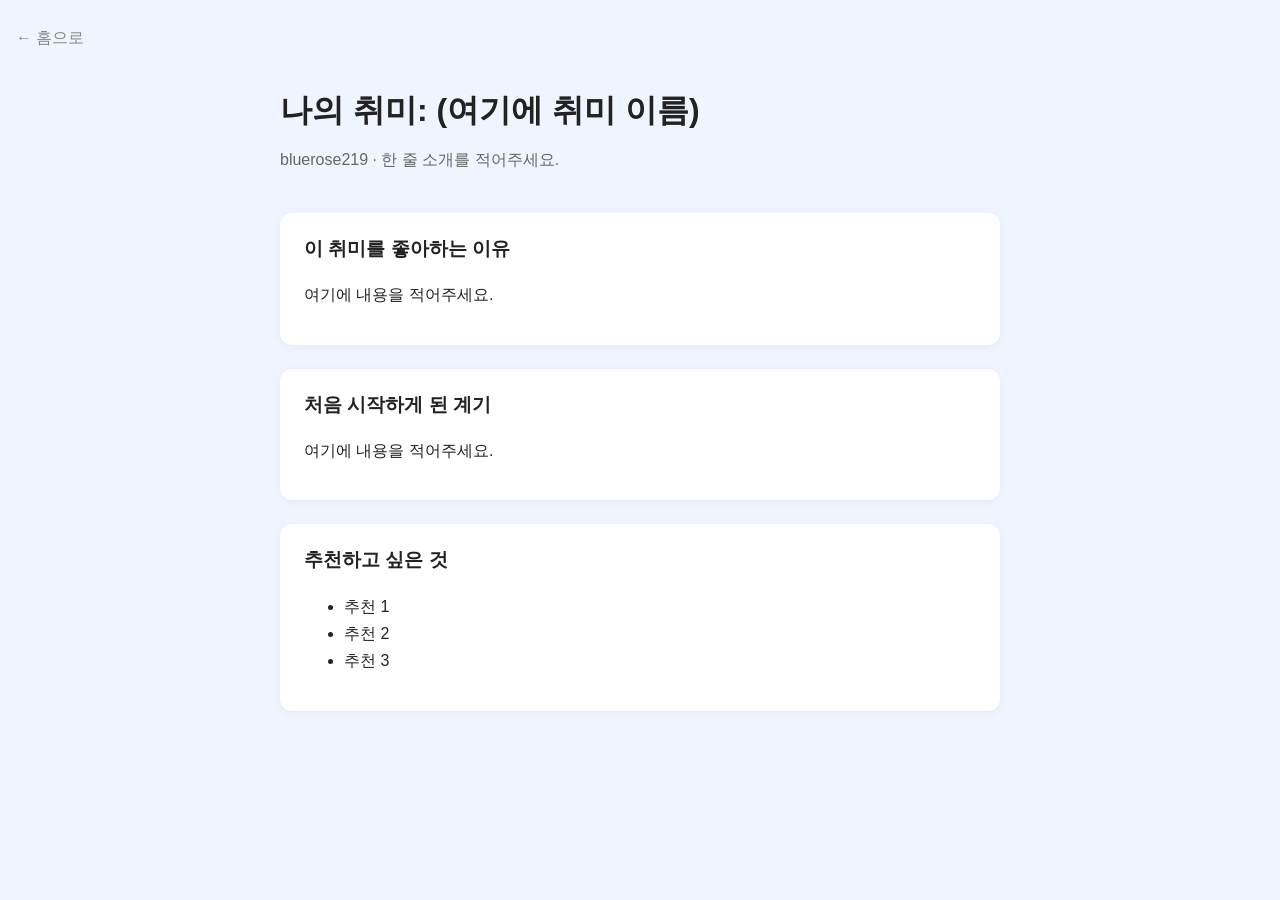
==== members/bluerose219/index.html @ 4634f252 "취미 모음 사이트 기본 구조 추가 홈 페이지와 팀원별 서브 페이지(maylilymooon, bluerose219) 템플릿, 작업 규칙 README 추가  Co-Authored-By" ====
<!doctype html>
<html lang="ko">
<head>
  <meta charset="utf-8">
  <meta name="viewport" content="width=device-width, initial-scale=1">
  <title>bluerose219의 취미</title>
  <!-- 이 폴더의 style.css만 수정하면 다른 팀원 페이지에 영향이 없습니다 -->
  <link rel="stylesheet" href="style.css">
</head>
<body>
  <a class="back" href="../../index.html">← 홈으로</a>

  <header>
    <h1>나의 취미: (여기에 취미 이름)</h1>
    <p class="intro">bluerose219 · 한 줄 소개를 적어주세요.</p>
  </header>

  <main>
    <section>
      <h2>이 취미를 좋아하는 이유</h2>
      <p>여기에 내용을 적어주세요.</p>
    </section>

    <section>
      <h2>처음 시작하게 된 계기</h2>
      <p>여기에 내용을 적어주세요.</p>
    </section>

    <section>
      <h2>추천하고 싶은 것</h2>
      <ul>
        <li>추천 1</li>
        <li>추천 2</li>
        <li>추천 3</li>
      </ul>
    </section>

    <!-- 사진을 넣으려면 이 폴더에 이미지를 넣고 아래 주석을 풀어주세요 -->
    <!-- <img src="photo.jpg" alt="취미 사진"> -->
  </main>
</body>
</html>
---- members/bluerose219/style.css ----
/* bluerose219 페이지 전용 스타일 — 자유롭게 꾸며주세요 */
body {
  margin: 0;
  padding: 24px 16px 64px;
  font-family: "Pretendard", "Apple SD Gothic Neo", "Malgun Gothic", sans-serif;
  background: #f0f4ff;
  color: #222;
  line-height: 1.7;
}

.back {
  color: #888;
  text-decoration: none;
}

header, main {
  max-width: 720px;
  margin: 0 auto;
}

header { padding: 32px 0 16px; }
h1 { margin: 0 0 8px; }
.intro { margin: 0; color: #666; }

section {
  margin-top: 24px;
  padding: 20px 24px;
  border-radius: 12px;
  background: #fff;
  box-shadow: 0 2px 8px rgba(0, 0, 0, 0.05);
}

section h2 { margin-top: 0; font-size: 1.2rem; }

img {
  max-width: 100%;
  margin-top: 24px;
  border-radius: 12px;
}
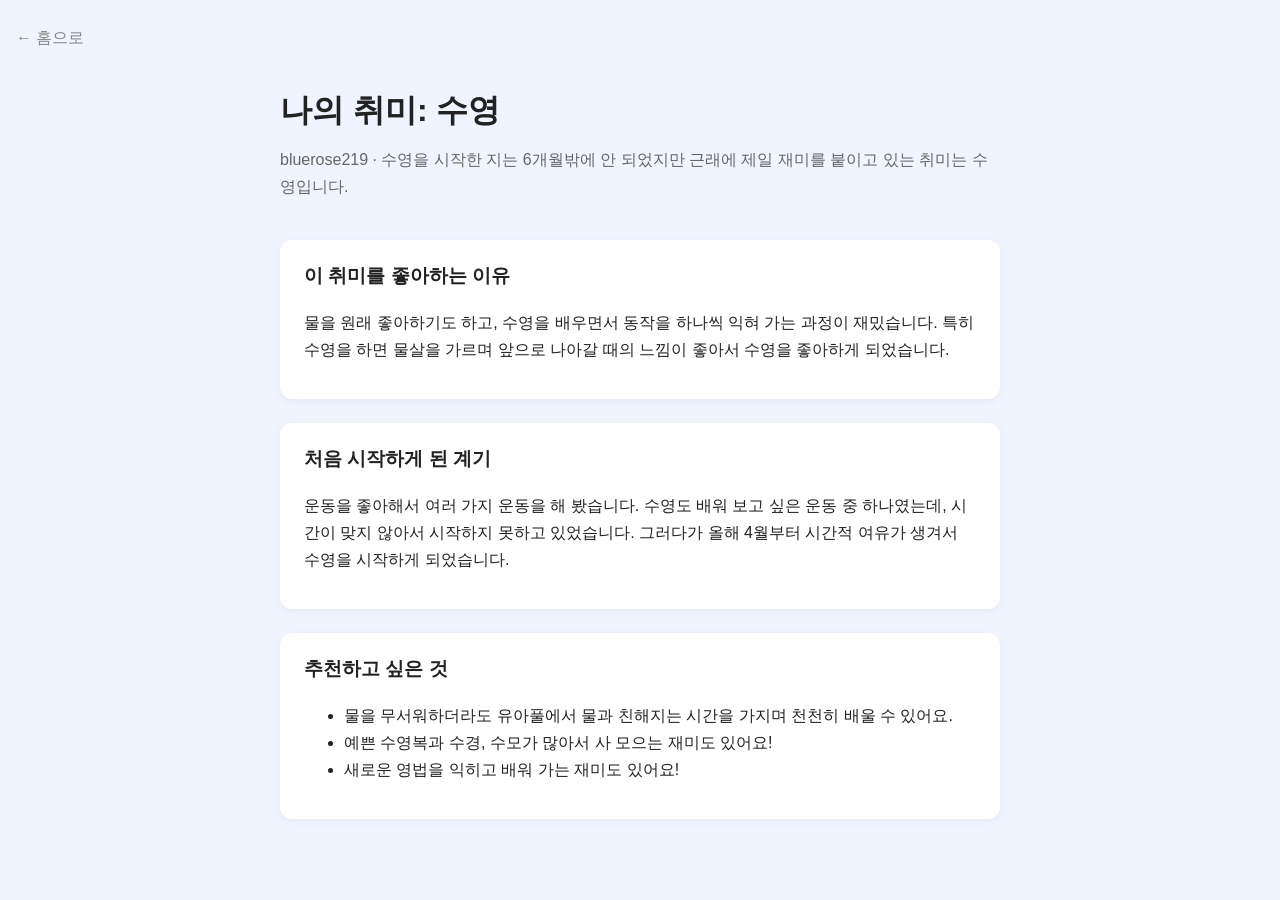
==== commit 2d83a16a: "내 취미 페이지 작성 (수영) Co-Authored-By: Claude Opus 5.5 <noreply@anthropic.com>" ====
--- a/members/bluerose219/index.html
+++ b/members/bluerose219/index.html
@@ -11,27 +11,27 @@
   <a class="back" href="../../index.html">← 홈으로</a>
 
   <header>
-    <h1>나의 취미: (여기에 취미 이름)</h1>
-    <p class="intro">bluerose219 · 한 줄 소개를 적어주세요.</p>
+    <h1>나의 취미: 수영</h1>
+    <p class="intro">bluerose219 · 수영을 시작한 지는 6개월밖에 안 되었지만 근래에 제일 재미를 붙이고 있는 취미는 수영입니다.</p>
   </header>
 
   <main>
     <section>
       <h2>이 취미를 좋아하는 이유</h2>
-      <p>여기에 내용을 적어주세요.</p>
+      <p>물을 원래 좋아하기도 하고, 수영을 배우면서 동작을 하나씩 익혀 가는 과정이 재밌습니다. 특히 수영을 하면 물살을 가르며 앞으로 나아갈 때의 느낌이 좋아서 수영을 좋아하게 되었습니다.</p>
     </section>
 
     <section>
       <h2>처음 시작하게 된 계기</h2>
-      <p>여기에 내용을 적어주세요.</p>
+      <p>운동을 좋아해서 여러 가지 운동을 해 봤습니다. 수영도 배워 보고 싶은 운동 중 하나였는데, 시간이 맞지 않아서 시작하지 못하고 있었습니다. 그러다가 올해 4월부터 시간적 여유가 생겨서 수영을 시작하게 되었습니다.</p>
     </section>
 
     <section>
       <h2>추천하고 싶은 것</h2>
       <ul>
-        <li>추천 1</li>
-        <li>추천 2</li>
-        <li>추천 3</li>
+        <li>물을 무서워하더라도 유아풀에서 물과 친해지는 시간을 가지며 천천히 배울 수 있어요.</li>
+        <li>예쁜 수영복과 수경, 수모가 많아서 사 모으는 재미도 있어요!</li>
+        <li>새로운 영법을 익히고 배워 가는 재미도 있어요!</li>
       </ul>
     </section>
 
